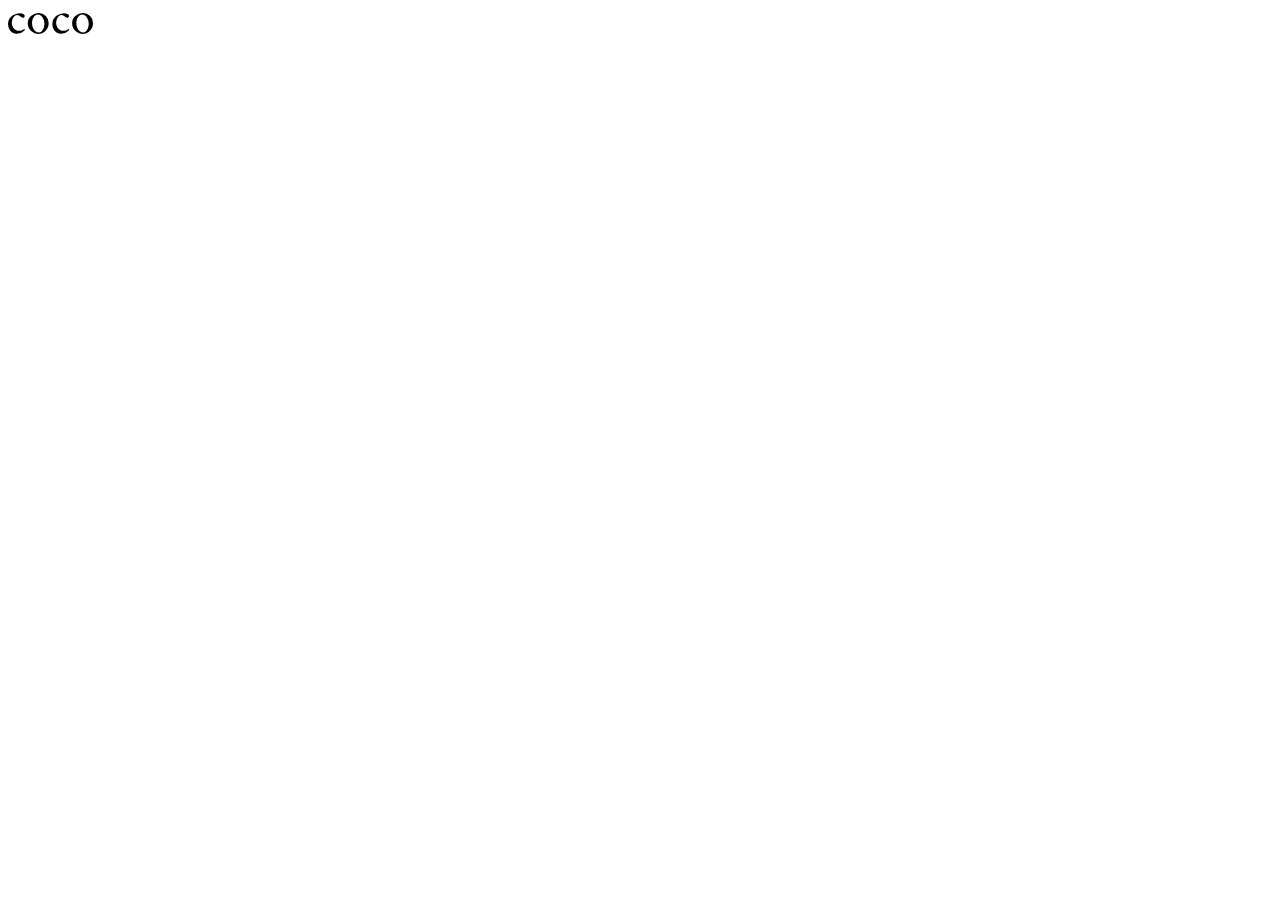
==== 002_02_模写修行_中級01/コード/index.html @ 473e8563 "ファイル整理" ====
<!DOCTYPE html>
<html lang="en">

<head>
    <meta charset="UTF-8">
    <meta name="viewport" content="width=device-width, initial-scale=1.0">
    <title>cocoシャンプー01|COCO</title>
    <link rel="stylesheet" href="css/index.css">
</head>
<header>
    <h1>
        <img src="images/logo.svg" alt="ロゴ">

    </h1>
</header>

<body>

</body>

</html>
---- 002_02_模写修行_中級01/コード/css/index.css ----
html {
    font-size: 62.5%;
}
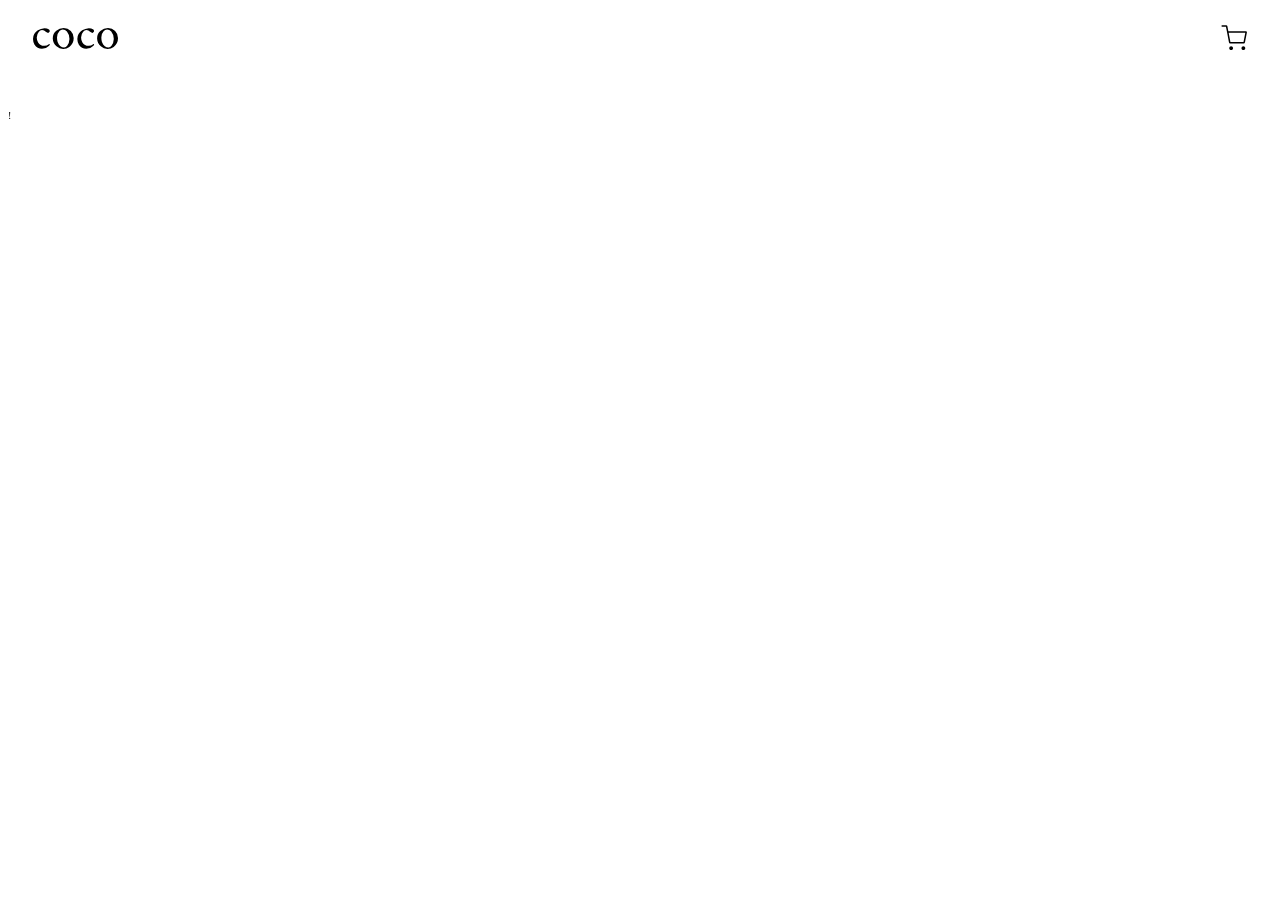
==== commit d39b59d3: "header完成" ====
--- a/002_02_模写修行_中級01/コード/index.html
+++ b/002_02_模写修行_中級01/コード/index.html
@@ -1,5 +1,5 @@
 <!DOCTYPE html>
-<html lang="en">
+<html lang="ja">
 
 <head>
     <meta charset="UTF-8">
@@ -7,15 +7,19 @@
     <title>cocoシャンプー01|COCO</title>
     <link rel="stylesheet" href="css/index.css">
 </head>
-<header>
+<header class="header">
     <h1>
-        <img src="images/logo.svg" alt="ロゴ">
+        <a href="#"><img src="images/logo.svg" alt="ロゴ" class="logo"></a>
+    </h1>
+    <p>
+        <a href="#"><img src="images/icon-cart.svg" alt="カートアイコン" class="cartIcon"></a>
+    </p>
+</header>
 
-    </h1>
-</header>
 
 <body>
 
 </body>
 
-</html>+</html>
+!
--- a/002_02_模写修行_中級01/コード/css/index.css
+++ b/002_02_模写修行_中級01/コード/css/index.css
@@ -1,3 +1,17 @@
 html {
     font-size: 62.5%;
+}
+
+.header {
+    height: 80px;
+    margin: 15px 25px;
+    display: flex;
+    justify-content: space-between;
+
+    /* .logo {} */
+
+    .cartIcon {
+        width: 26px;
+        height: 26px;
+    }
 }
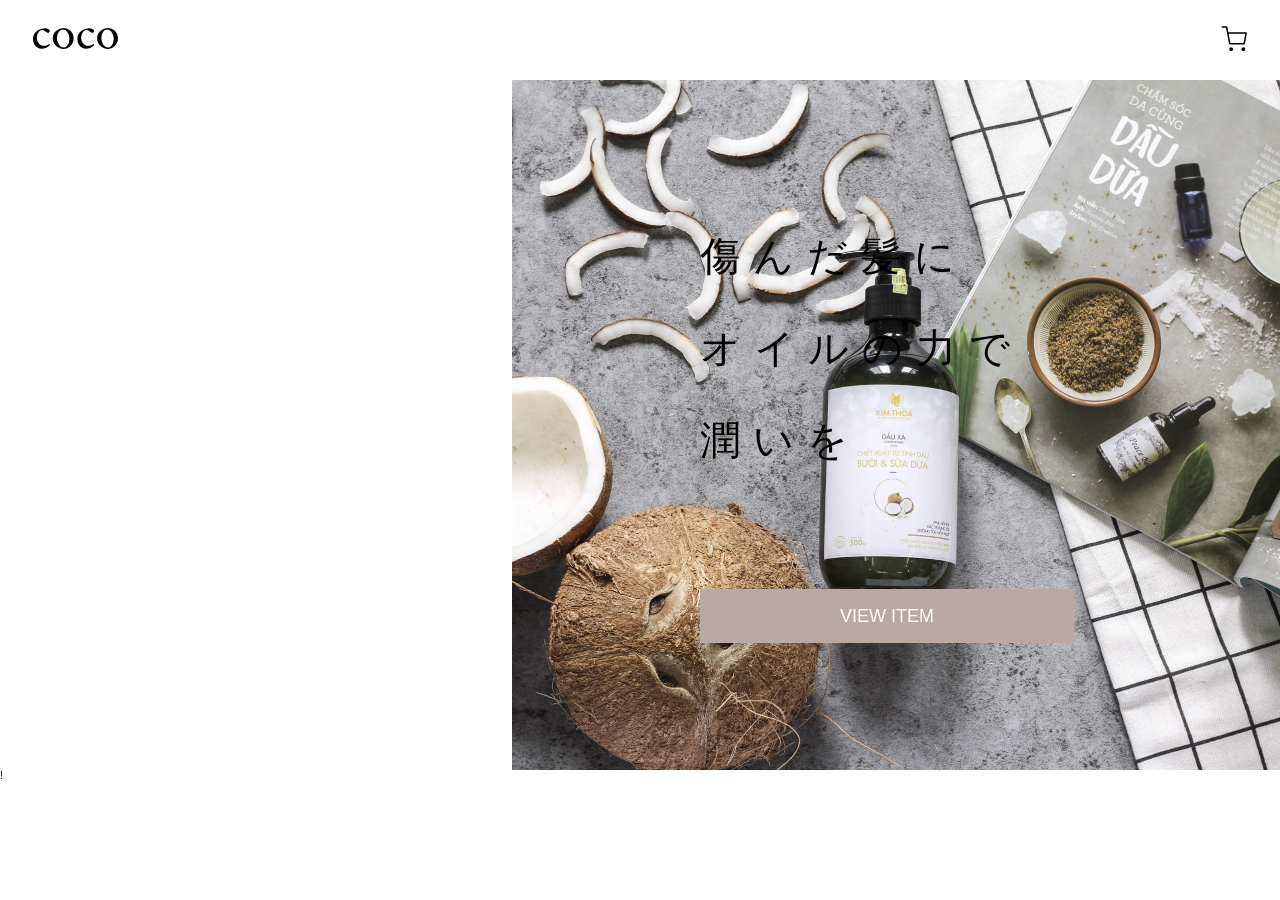
==== commit b557afb9: "mainVisual完成" ====
--- a/002_02_模写修行_中級01/コード/index.html
+++ b/002_02_模写修行_中級01/コード/index.html
@@ -6,16 +6,32 @@
     <meta name="viewport" content="width=device-width, initial-scale=1.0">
     <title>cocoシャンプー01|COCO</title>
     <link rel="stylesheet" href="css/index.css">
+    <link rel="stylesheet" href="css/ress.css">
 </head>
-<header class="header">
-    <h1>
-        <a href="#"><img src="images/logo.svg" alt="ロゴ" class="logo"></a>
-    </h1>
-    <p>
-        <a href="#"><img src="images/icon-cart.svg" alt="カートアイコン" class="cartIcon"></a>
-    </p>
+<header>
+    <nav class="headerNav">
+        <h1>
+            <a href="#"><img src="images/logo.svg" alt="ロゴ" class="navLogo"></a>
+        </h1>
+        <p>
+            <a href="#"><img src="images/icon-cart.svg" alt="カートアイコン" class="navCart"></a>
+        </p>
+    </nav>
 </header>
-
+<main>
+    <div class="mvWrapper">
+        <div class="mvHeading">
+            <p class="mvLead">傷んだ髪に<br>
+                オイルの力で<br>
+                潤いを</p>
+            <a href="#" class="mvView">VIEW ITEM</a>
+        </div>
+        <!-- <div class="mainVisual"> -->
+        <p class="mainVisual"></p>
+        <!-- <img src="images/bg-top-kv.jpg" alt="シャンプーと材料"> -->
+        <!-- </div> -->
+    </div>
+</main>
 
 <body>
 
--- a/002_02_模写修行_中級01/コード/css/index.css
+++ b/002_02_模写修行_中級01/コード/css/index.css
@@ -2,16 +2,69 @@
     font-size: 62.5%;
 }
 
-.header {
+body {
+    font-family: "Noto Serif JP", sans-serif;
+    font-optical-sizing: auto;
+    font-weight: 400;
+    font-style: normal;
+}
+
+.headerNav {
     height: 80px;
-    margin: 15px 25px;
+    margin: 0 33px;
     display: flex;
+    align-items: center;
     justify-content: space-between;
 
-    /* .logo {} */
-
-    .cartIcon {
+    .navCart {
         width: 26px;
         height: 26px;
     }
+}
+
+.mvWrapper {
+    display: flex;
+    justify-content: flex-end;
+
+    .mvHeading {
+        position: absolute;
+        z-index: 10;
+        top: 210px;
+        /* left: 0; */
+        left: 700px;
+
+        .mvLead {
+            font-family: "Noto Serif JP", sans-serif;
+            font-optical-sizing: auto;
+            font-weight: 400;
+            font-style: normal;
+            font-size: 40px;
+            line-height: 230%;
+            letter-spacing: 1.3rem;
+            margin-bottom: 120px;
+        }
+
+        .mvView {
+            font-family: "Lato", sans-serif;
+            font-weight: 400;
+            font-style: normal;
+            font-size: 18px;
+            letter-spacing: 50%;
+            text-decoration: none;
+            color: #fff;
+            background-color: #BAA8A2;
+            padding: 17px 140px;
+        }
+    }
+
+    .mainVisual {
+        position: relative;
+        z-index: 1;
+        width: 60%;
+        height: 690px;
+        background-image: url(../images/bg-top-kv.jpg);
+        background-repeat: no-repeat;
+        background-size: cover;
+        background-position: center center;
+    }
 }
--- a/002_02_模写修行_中級01/コード/css/ress.css
+++ b/002_02_模写修行_中級01/コード/css/ress.css
@@ -0,0 +1,281 @@
+/* resset.dev • v5.0.2 */
+
+/* # =================================================================
+   # Global selectors
+   # ================================================================= */
+
+html {
+  box-sizing: border-box;
+  -webkit-text-size-adjust: 100%; /* Prevent adjustments of font size after orientation changes in iOS */
+  word-break: normal;
+  -moz-tab-size: 4;
+  tab-size: 4;
+}
+
+*,
+::before,
+::after {
+  background-repeat: no-repeat; /* Set `background-repeat: no-repeat` to all elements and pseudo elements */
+  box-sizing: inherit;
+}
+
+::before,
+::after {
+  text-decoration: inherit; /* Inherit text-decoration and vertical align to ::before and ::after pseudo elements */
+  vertical-align: inherit;
+}
+
+* {
+  padding: 0; /* Reset `padding` and `margin` of all elements */
+  margin: 0;
+}
+
+/* # =================================================================
+   # General elements
+   # ================================================================= */
+
+hr {
+  overflow: visible; /* Show the overflow in Edge and IE */
+  height: 0; /* Add the correct box sizing in Firefox */
+  color: inherit; /* Correct border color in Firefox. */
+}
+
+details,
+main {
+  display: block; /* Render the `main` element consistently in IE. */
+}
+
+summary {
+  display: list-item; /* Add the correct display in all browsers */
+}
+
+small {
+  font-size: 80%; /* Set font-size to 80% in `small` elements */
+}
+
+[hidden] {
+  display: none; /* Add the correct display in IE */
+}
+
+abbr[title] {
+  border-bottom: none; /* Remove the bottom border in Chrome 57 */
+  /* Add the correct text decoration in Chrome, Edge, IE, Opera, and Safari */
+  text-decoration: underline;
+  text-decoration: underline dotted;
+}
+
+a {
+  background-color: transparent; /* Remove the gray background on active links in IE 10 */
+}
+
+a:active,
+a:hover {
+  outline-width: 0; /* Remove the outline when hovering in all browsers */
+}
+
+code,
+kbd,
+pre,
+samp {
+  font-family: monospace, monospace; /* Specify the font family of code elements */
+}
+
+pre {
+  font-size: 1em; /* Correct the odd `em` font sizing in all browsers */
+}
+
+b,
+strong {
+  font-weight: bolder; /* Add the correct font weight in Chrome, Edge, and Safari */
+}
+
+/* https://gist.github.com/unruthless/413930 */
+sub,
+sup {
+  font-size: 75%;
+  line-height: 0;
+  position: relative;
+  vertical-align: baseline;
+}
+
+sub {
+  bottom: -0.25em;
+}
+
+sup {
+  top: -0.5em;
+}
+
+table {
+  border-color: inherit; /* Correct border color in all Chrome, Edge, and Safari. */
+  text-indent: 0; /* Remove text indentation in Chrome, Edge, and Safari */
+}
+
+iframe {
+  border-style: none;
+}
+
+/* # =================================================================
+   # Forms
+   # ================================================================= */
+
+input {
+  border-radius: 0;
+}
+
+[type='number']::-webkit-inner-spin-button,
+[type='number']::-webkit-outer-spin-button {
+  height: auto; /* Correct the cursor style of increment and decrement buttons in Chrome */
+}
+
+[type='search'] {
+  -webkit-appearance: textfield; /* Correct the odd appearance in Chrome and Safari */
+  outline-offset: -2px; /* Correct the outline style in Safari */
+}
+
+[type='search']::-webkit-search-decoration {
+  -webkit-appearance: none; /* Remove the inner padding in Chrome and Safari on macOS */
+}
+
+textarea {
+  overflow: auto; /* Internet Explorer 11+ */
+  resize: vertical; /* Specify textarea resizability */
+}
+
+button,
+input,
+optgroup,
+select,
+textarea {
+  font: inherit; /* Specify font inheritance of form elements */
+}
+
+optgroup {
+  font-weight: bold; /* Restore the font weight unset by the previous rule */
+}
+
+button {
+  overflow: visible; /* Address `overflow` set to `hidden` in IE 8/9/10/11 */
+}
+
+button,
+select {
+  text-transform: none; /* Firefox 40+, Internet Explorer 11- */
+}
+
+/* Apply cursor pointer to button elements */
+button,
+[type='button'],
+[type='reset'],
+[type='submit'],
+[role='button'] {
+  cursor: pointer;
+}
+
+/* Remove inner padding and border in Firefox 4+ */
+button::-moz-focus-inner,
+[type='button']::-moz-focus-inner,
+[type='reset']::-moz-focus-inner,
+[type='submit']::-moz-focus-inner {
+  border-style: none;
+  padding: 0;
+}
+
+/* Replace focus style removed in the border reset above */
+button:-moz-focusring,
+[type='button']::-moz-focus-inner,
+[type='reset']::-moz-focus-inner,
+[type='submit']::-moz-focus-inner {
+  outline: 1px dotted ButtonText;
+}
+
+button,
+html [type='button'], /* Prevent a WebKit bug where (2) destroys native `audio` and `video`controls in Android 4 */
+[type='reset'],
+[type='submit'] {
+  -webkit-appearance: button; /* Correct the inability to style clickable types in iOS */
+}
+
+/* Remove the default button styling in all browsers */
+button,
+input,
+select,
+textarea {
+  background-color: transparent;
+  border-style: none;
+}
+
+a:focus,
+button:focus,
+input:focus,
+select:focus,
+textarea:focus {
+  outline-width: 0;
+}
+
+/* Style select like a standard input */
+select {
+  -moz-appearance: none; /* Firefox 36+ */
+  -webkit-appearance: none; /* Chrome 41+ */
+}
+
+select::-ms-expand {
+  display: none; /* Internet Explorer 11+ */
+}
+
+select::-ms-value {
+  color: currentColor; /* Internet Explorer 11+ */
+}
+
+legend {
+  border: 0; /* Correct `color` not being inherited in IE 8/9/10/11 */
+  color: inherit; /* Correct the color inheritance from `fieldset` elements in IE */
+  display: table; /* Correct the text wrapping in Edge and IE */
+  max-width: 100%; /* Correct the text wrapping in Edge and IE */
+  white-space: normal; /* Correct the text wrapping in Edge and IE */
+  max-width: 100%; /* Correct the text wrapping in Edge 18- and IE */
+}
+
+::-webkit-file-upload-button {
+  /* Correct the inability to style clickable types in iOS and Safari */
+  -webkit-appearance: button;
+  color: inherit;
+  font: inherit; /* Change font properties to `inherit` in Chrome and Safari */
+}
+
+/* Replace pointer cursor in disabled elements */
+[disabled] {
+  cursor: default;
+}
+
+/* # =================================================================
+   # Specify media element style
+   # ================================================================= */
+
+img {
+  border-style: none; /* Remove border when inside `a` element in IE 8/9/10 */
+}
+
+/* Add the correct vertical alignment in Chrome, Firefox, and Opera */
+progress {
+  vertical-align: baseline;
+}
+
+/* # =================================================================
+   # Accessibility
+   # ================================================================= */
+
+/* Specify the progress cursor of updating elements */
+[aria-busy='true'] {
+  cursor: progress;
+}
+
+/* Specify the pointer cursor of trigger elements */
+[aria-controls] {
+  cursor: pointer;
+}
+
+/* Specify the unstyled cursor of disabled, not-editable, or otherwise inoperable elements */
+[aria-disabled='true'] {
+  cursor: default;
+}
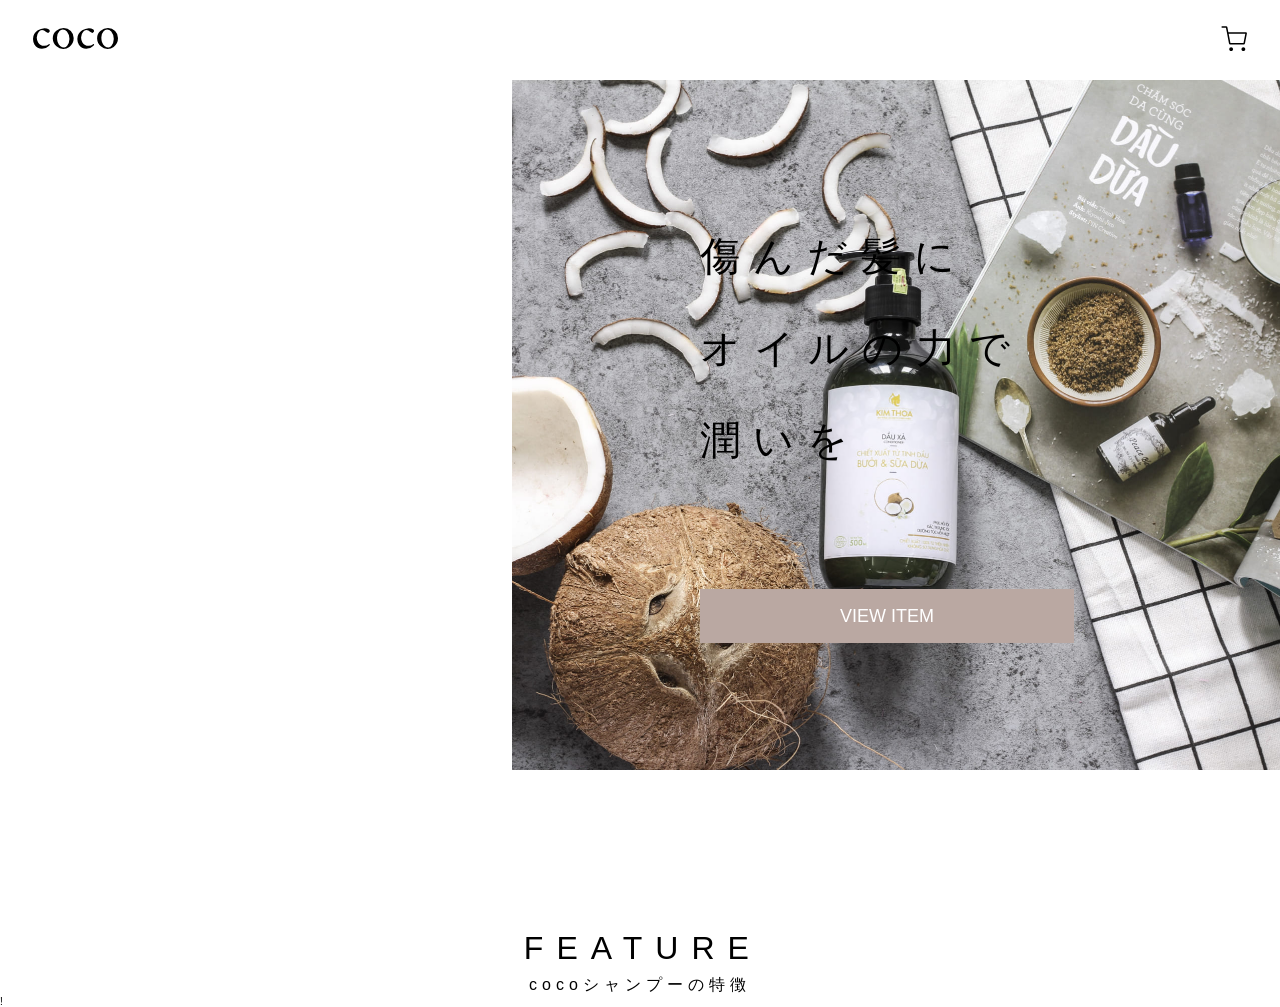
==== commit b32b9070: "featureWrap途中" ====
--- a/002_02_模写修行_中級01/コード/index.html
+++ b/002_02_模写修行_中級01/コード/index.html
@@ -8,32 +8,35 @@
     <link rel="stylesheet" href="css/index.css">
     <link rel="stylesheet" href="css/ress.css">
 </head>
-<header>
-    <nav class="headerNav">
-        <h1>
-            <a href="#"><img src="images/logo.svg" alt="ロゴ" class="navLogo"></a>
-        </h1>
-        <p>
-            <a href="#"><img src="images/icon-cart.svg" alt="カートアイコン" class="navCart"></a>
-        </p>
-    </nav>
-</header>
-<main>
-    <div class="mvWrapper">
-        <div class="mvHeading">
-            <p class="mvLead">傷んだ髪に<br>
-                オイルの力で<br>
-                潤いを</p>
-            <a href="#" class="mvView">VIEW ITEM</a>
-        </div>
-        <!-- <div class="mainVisual"> -->
-        <p class="mainVisual"></p>
-        <!-- <img src="images/bg-top-kv.jpg" alt="シャンプーと材料"> -->
-        <!-- </div> -->
-    </div>
-</main>
 
 <body>
+    <header>
+        <nav class="headerNav">
+            <h1>
+                <a href="#"><img src="images/logo.svg" alt="ロゴ" class="navLogo"></a>
+            </h1>
+            <p>
+                <a href="#"><img src="images/icon-cart.svg" alt="カートアイコン" class="navCart"></a>
+            </p>
+        </nav>
+    </header>
+    <main>
+        <div class="mvWrapper">
+            <div class="mvHeading">
+                <p class="mvLead">傷んだ髪に<br>
+                    オイルの力で<br>
+                    潤いを</p>
+                <a href="#" class="mvView">VIEW ITEM</a>
+            </div>
+            <p class="mainVisual"></p>
+        </div>
+        <div class="featureWrap">
+            <div class="featureTitle">
+                <h2>FEATURE</h2>
+                <p>cocoシャンプーの特徴</p>
+            </div>
+        </div>
+    </main>
 
 </body>
 
--- a/002_02_模写修行_中級01/コード/css/index.css
+++ b/002_02_模写修行_中級01/コード/css/index.css
@@ -34,10 +34,6 @@
         left: 700px;
 
         .mvLead {
-            font-family: "Noto Serif JP", sans-serif;
-            font-optical-sizing: auto;
-            font-weight: 400;
-            font-style: normal;
             font-size: 40px;
             line-height: 230%;
             letter-spacing: 1.3rem;
@@ -67,4 +63,29 @@
         background-size: cover;
         background-position: center center;
     }
+}
+
+.featureWrap {
+    margin-top: 160px;
+
+    .featureTitle {
+        display: flex;
+        flex-direction: column;
+        align-items: center;
+
+        h2 {
+            font-family: "Lato", sans-serif;
+            font-weight: 400;
+            font-style: normal;
+            letter-spacing: 1.3rem;
+            font-size: 3.2rem;
+            padding-left: 5.7px;
+            margin-bottom: 8px;
+        }
+
+        p {
+            font-size: 1.6rem;
+            letter-spacing: 0.5rem;
+        }
+    }
 }
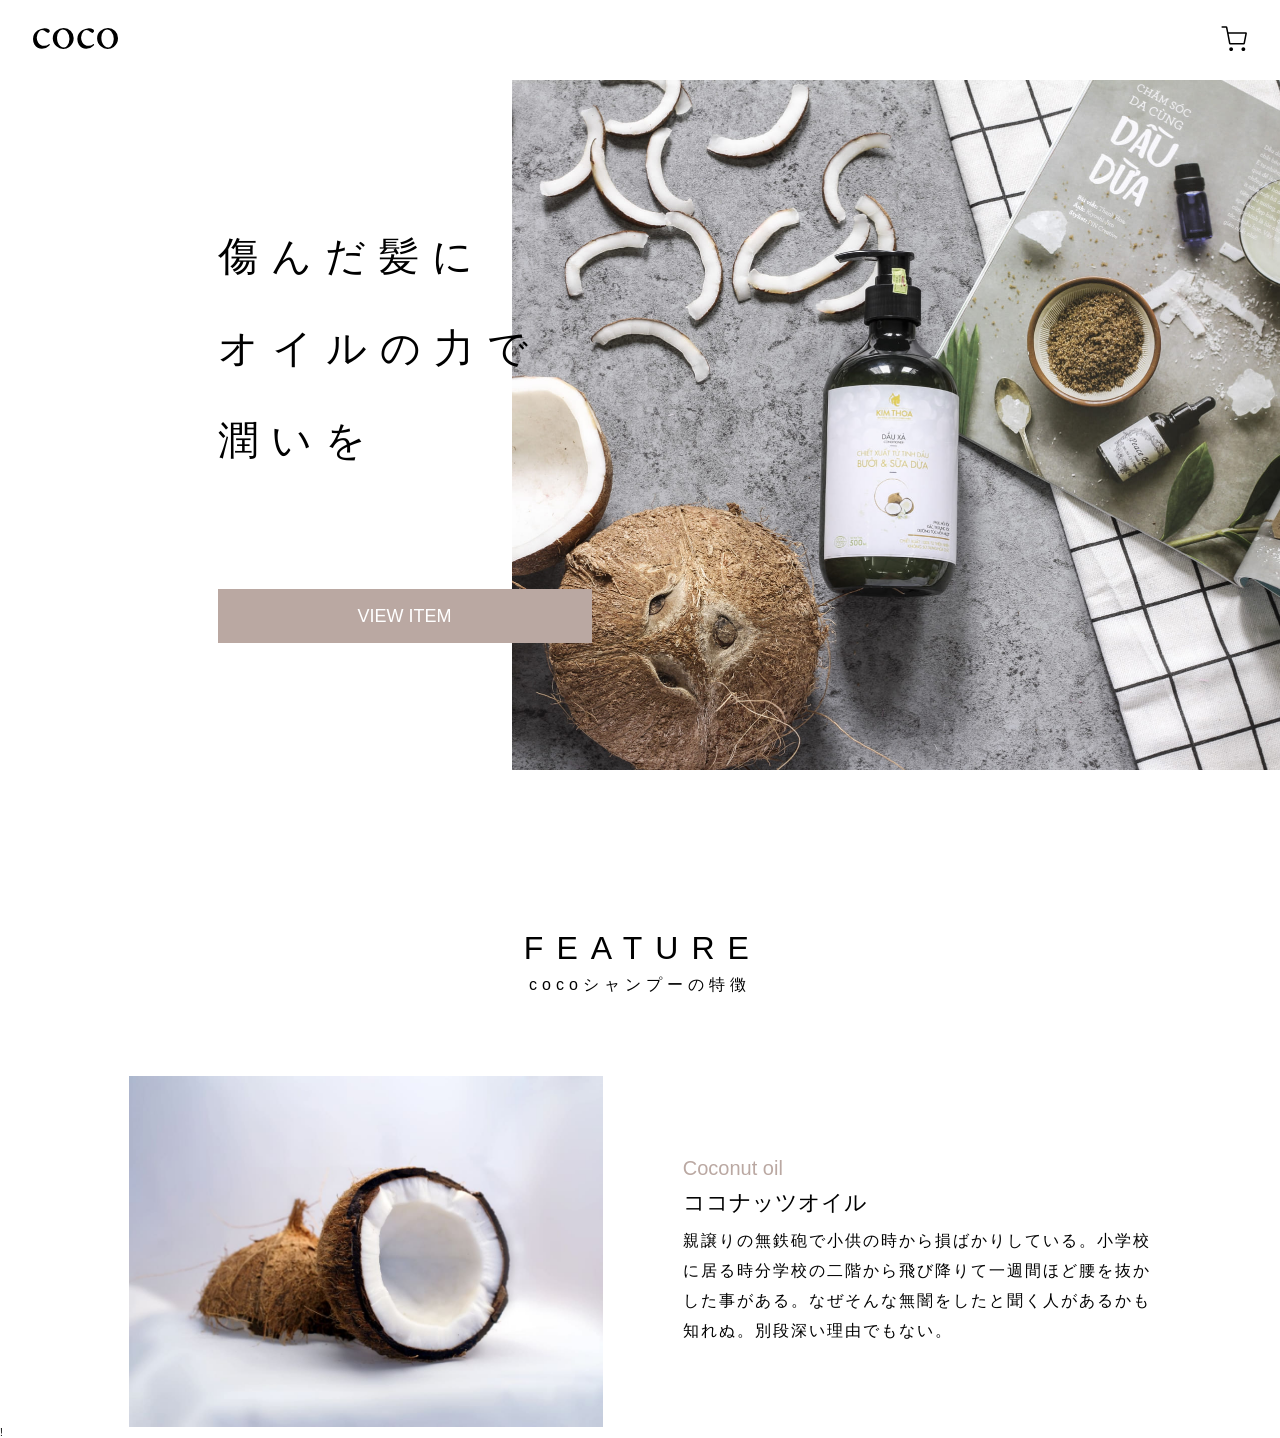
==== commit 880da077: "featureWrap-coconut　完了" ====
--- a/002_02_模写修行_中級01/コード/index.html
+++ b/002_02_模写修行_中級01/コード/index.html
@@ -35,6 +35,17 @@
                 <h2>FEATURE</h2>
                 <p>cocoシャンプーの特徴</p>
             </div>
+            <div class="coconut">
+                <img src="images/pic-top-feature-coconut.jpg" alt="割れたココナッツ" class="coconutImg">
+                <div class="coconutInfo">
+                    <p class="englishTitle">Coconut oil</p>
+                    <h3>ココナッツオイル</h3>
+                    <p class="featureContent">親譲りの無鉄砲で小供の時から損ばかりしている。小学校<br>
+                        に居る時分学校の二階から飛び降りて一週間ほど腰を抜か<br>
+                        した事がある。なぜそんな無闇をしたと聞く人があるかも<br>
+                        知れぬ。別段深い理由でもない。</p>
+                </div>
+            </div>
         </div>
     </main>
 
--- a/002_02_模写修行_中級01/コード/css/index.css
+++ b/002_02_模写修行_中級01/コード/css/index.css
@@ -30,8 +30,7 @@
         position: absolute;
         z-index: 10;
         top: 210px;
-        /* left: 0; */
-        left: 700px;
+        left: 17%;
 
         .mvLead {
             font-size: 40px;
@@ -72,6 +71,7 @@
         display: flex;
         flex-direction: column;
         align-items: center;
+        margin-bottom: 80px;
 
         h2 {
             font-family: "Lato", sans-serif;
@@ -88,4 +88,44 @@
             letter-spacing: 0.5rem;
         }
     }
+
+    .englishTitle {
+        font-family: "Lato", sans-serif;
+        font-weight: 200;
+        font-style: normal;
+        font-size: 2rem;
+        color: #BAA8A2;
+    }
+
+    .featureContent {
+        font-family: "Noto Serif JP", sans-serif;
+        font-optical-sizing: auto;
+        font-weight: 100;
+        font-style: normal;
+        font-size: 1.6rem;
+        letter-spacing: 0.2rem;
+        line-height: 3rem;
+    }
+
+    .coconut {
+        display: flex;
+        justify-content: center;
+        gap: 80px;
+
+        .coconutImg {
+            width: 37%;
+        }
+
+        .coconutInfo {
+            display: flex;
+            flex-direction: column;
+            justify-content: center;
+            gap: 8px;
+
+            h3 {
+                font-size: 2.2rem;
+                font-weight: lighter;
+            }
+        }
+    }
 }
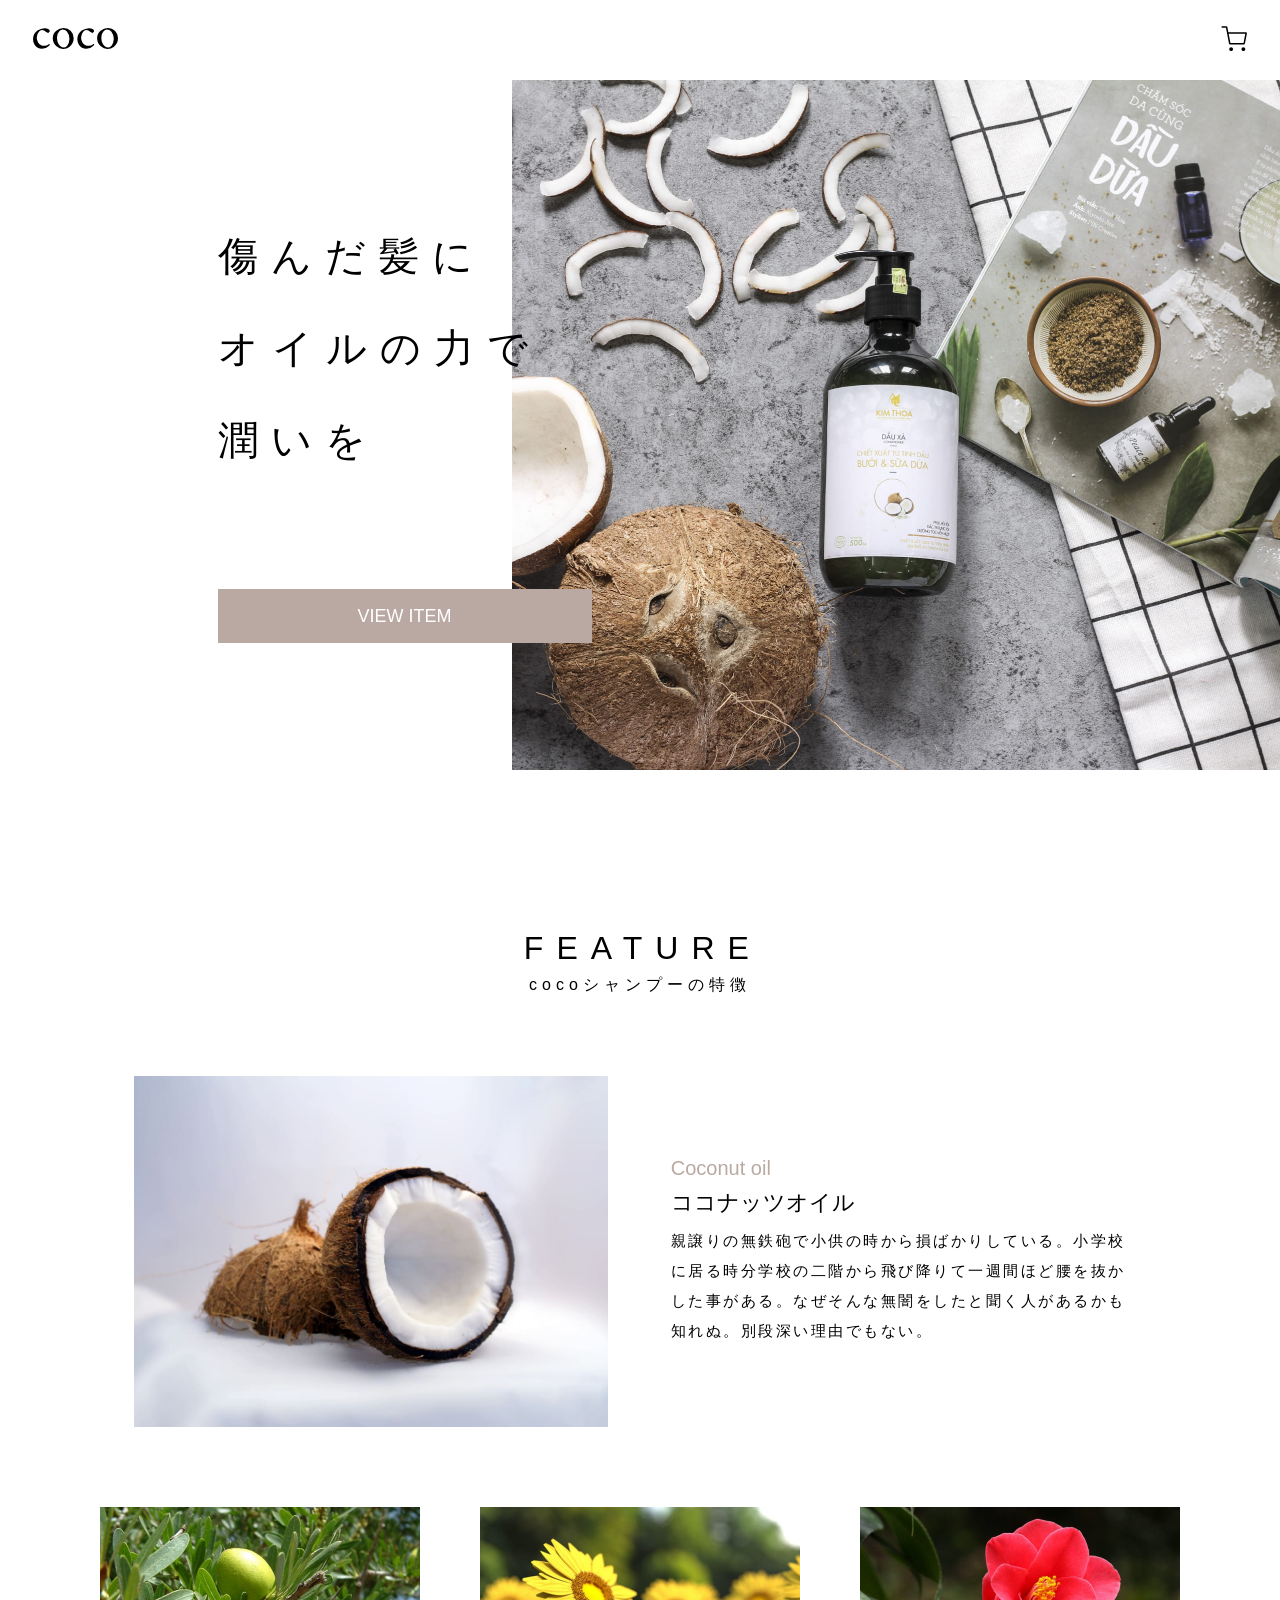
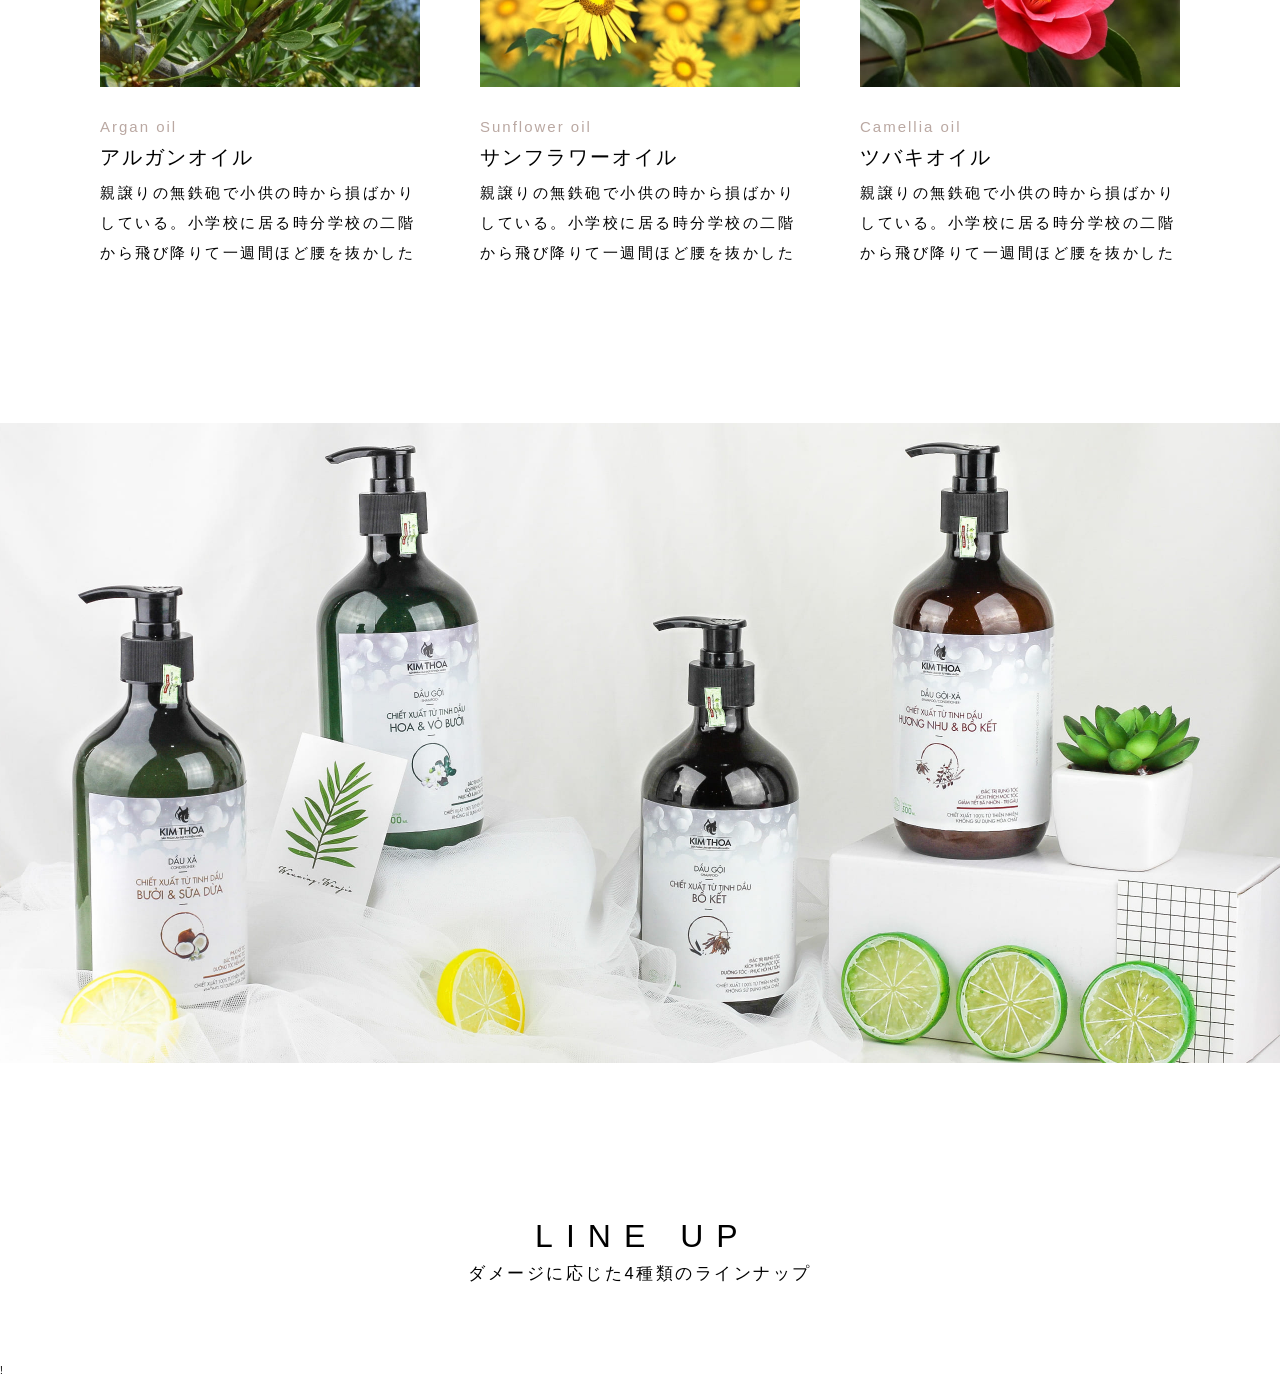
==== commit b286dff7: "lineup Visual , Title　完成" ====
--- a/002_02_模写修行_中級01/コード/index.html
+++ b/002_02_模写修行_中級01/コード/index.html
@@ -31,7 +31,7 @@
             <p class="mainVisual"></p>
         </div>
         <div class="featureWrap">
-            <div class="featureTitle">
+            <div class="title">
                 <h2>FEATURE</h2>
                 <p>cocoシャンプーの特徴</p>
             </div>
@@ -40,13 +40,48 @@
                 <div class="coconutInfo">
                     <p class="englishTitle">Coconut oil</p>
                     <h3>ココナッツオイル</h3>
-                    <p class="featureContent">親譲りの無鉄砲で小供の時から損ばかりしている。小学校<br>
+                    <p class="featureText">親譲りの無鉄砲で小供の時から損ばかりしている。小学校<br>
                         に居る時分学校の二階から飛び降りて一週間ほど腰を抜か<br>
                         した事がある。なぜそんな無闇をしたと聞く人があるかも<br>
                         知れぬ。別段深い理由でもない。</p>
                 </div>
             </div>
+            <div class="featureContents">
+                <div class="featureContent">
+                    <img src="images/pic-top-feature-argan.jpg" alt="アルガン">
+                    <p class="englishTitle">Argan oil</p>
+                    <h3>アルガンオイル</h3>
+                    <p class="featureText">親譲りの無鉄砲で小供の時から損ばかり<br>
+                        している。小学校に居る時分学校の二階<br>
+                        から飛び降りて一週間ほど腰を抜かした</p>
+                </div>
+                <div class="featureContent">
+                    <img src="images/pic-top-feature-sunflower.jpg" alt="サンフラワー">
+                    <p class="englishTitle">Sunflower oil</p>
+                    <h3>サンフラワーオイル</h3>
+                    <p class="featureText">親譲りの無鉄砲で小供の時から損ばかり<br>
+                        している。小学校に居る時分学校の二階<br>
+                        から飛び降りて一週間ほど腰を抜かした</p>
+                </div>
+                <div class="featureContent">
+                    <img src="images/pic-top-feature-camellia.jpg" alt="ツバキ">
+                    <p class="englishTitle">Camellia oil</p>
+                    <h3>ツバキオイル</h3>
+                    <p class="featureText">親譲りの無鉄砲で小供の時から損ばかり<br>
+                        している。小学校に居る時分学校の二階<br>
+                        から飛び降りて一週間ほど腰を抜かした</p>
+                </div>
+            </div>
         </div>
+        <div class="lineupImg">
+        </div>
+        <div class="lineupWrap">
+            <div class="title">
+                <h2>LINE UP</h2>
+                <p>ダメージに応じた4種類のラインナップ</p>
+            </div>
+        </div>
+        <!-- <img src="images/bg-lineup.jpg" alt="4種のシャンプーの画像" class="lineupImg"> -->
     </main>
 
 </body>
--- a/002_02_模写修行_中級01/コード/css/index.css
+++ b/002_02_模写修行_中級01/コード/css/index.css
@@ -5,7 +5,7 @@
 body {
     font-family: "Noto Serif JP", sans-serif;
     font-optical-sizing: auto;
-    font-weight: 400;
+    font-weight: 100;
     font-style: normal;
 }
 
@@ -64,6 +64,29 @@
     }
 }
 
+.title {
+    display: flex;
+    flex-direction: column;
+    align-items: center;
+    margin-bottom: 80px;
+
+    h2 {
+        font-family: "Lato", sans-serif;
+        font-weight: 400;
+        font-style: normal;
+        letter-spacing: 1.3rem;
+        font-size: 3.2rem;
+        padding-left: 5.7px;
+        margin-bottom: 8px;
+    }
+
+    p {
+        font-size: 1.6rem;
+        letter-spacing: 0.5rem;
+    }
+}
+
+
 .featureWrap {
     margin-top: 160px;
 
@@ -100,7 +123,7 @@
     .featureContent {
         font-family: "Noto Serif JP", sans-serif;
         font-optical-sizing: auto;
-        font-weight: 100;
+        font-weight: 400;
         font-style: normal;
         font-size: 1.6rem;
         letter-spacing: 0.2rem;
@@ -110,7 +133,8 @@
     .coconut {
         display: flex;
         justify-content: center;
-        gap: 80px;
+        gap: 63px;
+        margin-bottom: 80px;
 
         .coconutImg {
             width: 37%;
@@ -126,6 +150,63 @@
                 font-size: 2.2rem;
                 font-weight: lighter;
             }
+
+            .featureText {
+                font-size: 1.5rem;
+                margin-right: 20px;
+                line-height: 3rem;
+                letter-spacing: 0.25rem;
+            }
+        }
+    }
+
+    .featureContents {
+        display: flex;
+        justify-content: center;
+        gap: 60px;
+        margin-bottom: 155px;
+
+        img {
+            width: 320px;
+            height: 180px;
+            margin-bottom: 15px;
+        }
+
+        .englishTitle {
+            font-family: "Lato", sans-serif;
+            font-weight: 400;
+            font-style: normal;
+            font-size: 1.5rem;
+            color: #BAA8A2;
+        }
+
+        h3 {
+            font-size: 2rem;
+            font-weight: lighter;
+            margin-bottom: 6px;
+        }
+
+        .featureText {
+            font-size: 1.5rem;
+            line-height: 3rem;
+            letter-spacing: 0.25rem;
+        }
+    }
+}
+
+.lineupImg {
+    background-image: url(../images/bg-lineup.jpg);
+    background-size: cover;
+    background-position: center center;
+    height: 640px;
+    margin-bottom: 155px;
+}
+
+.lineupWrap {
+    .title {
+        p {
+            font-size: 1.65rem;
+            letter-spacing: 0.25rem;
         }
     }
 }
